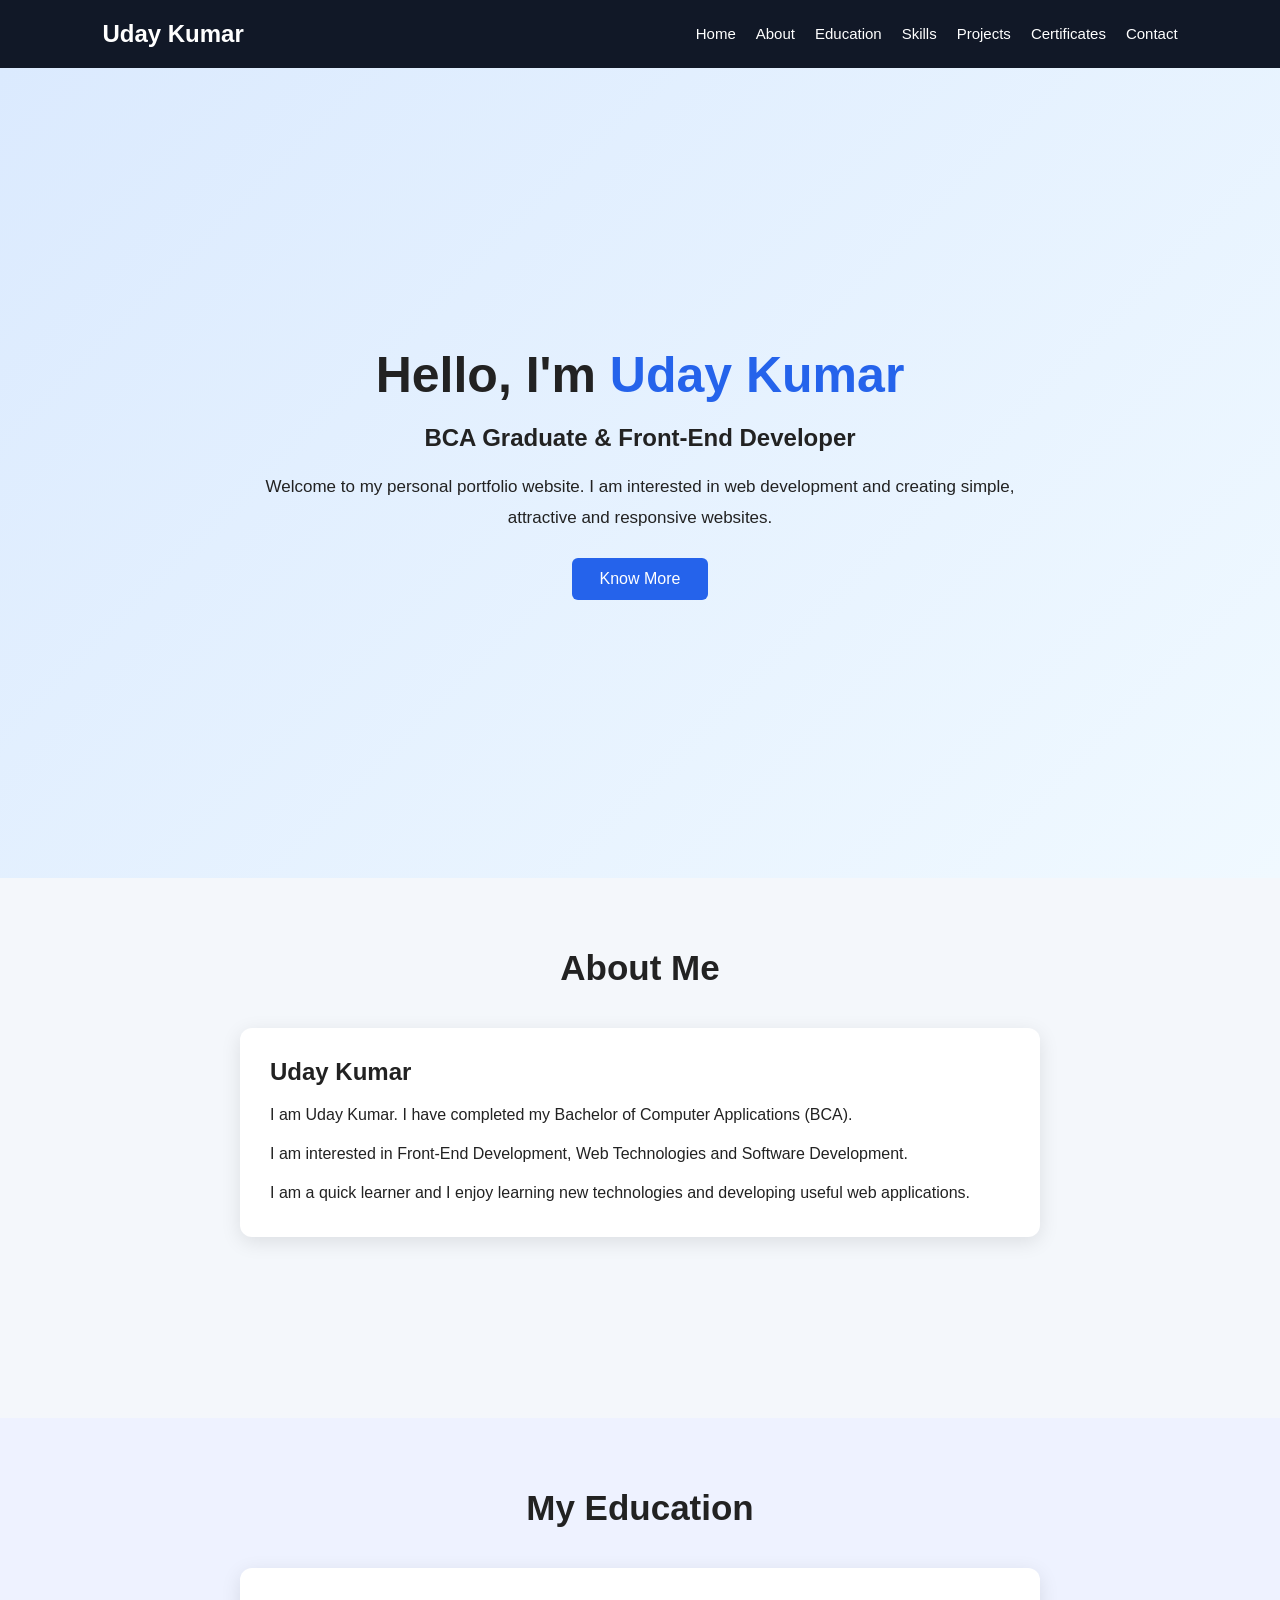
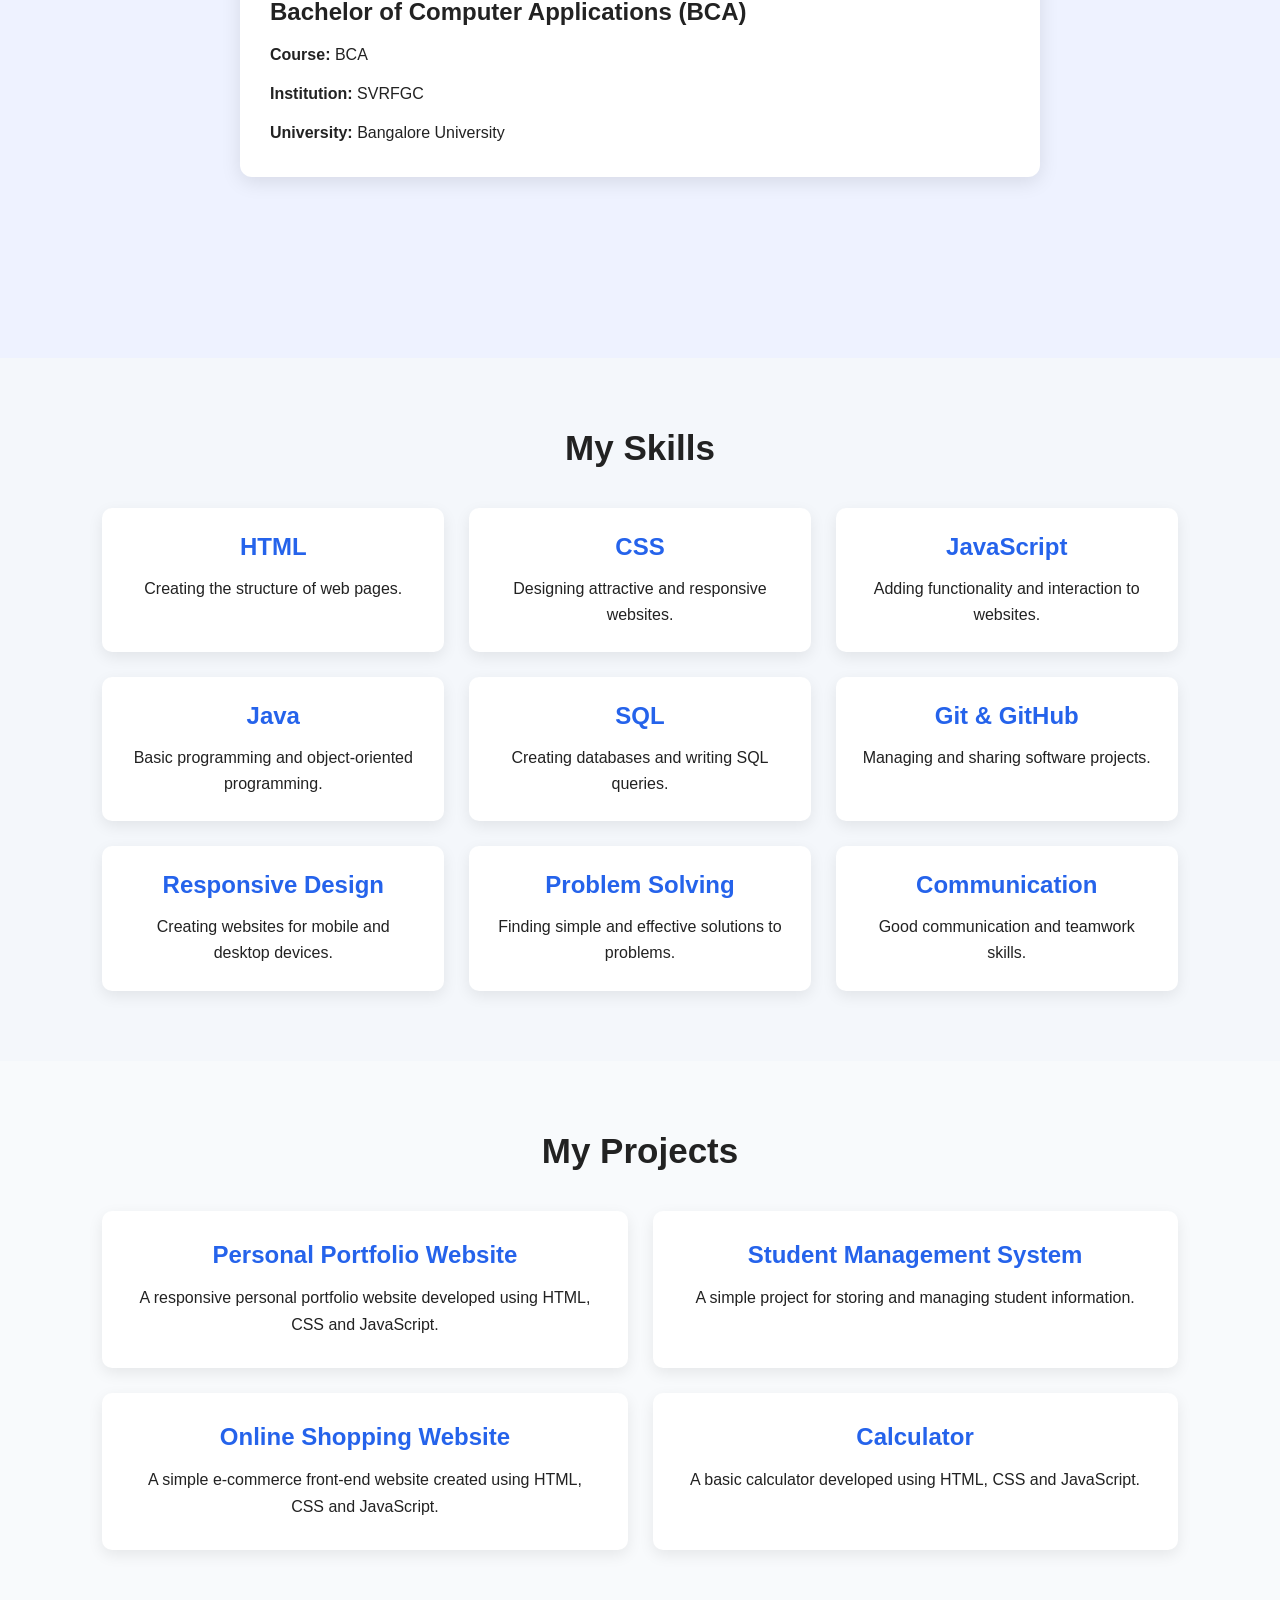
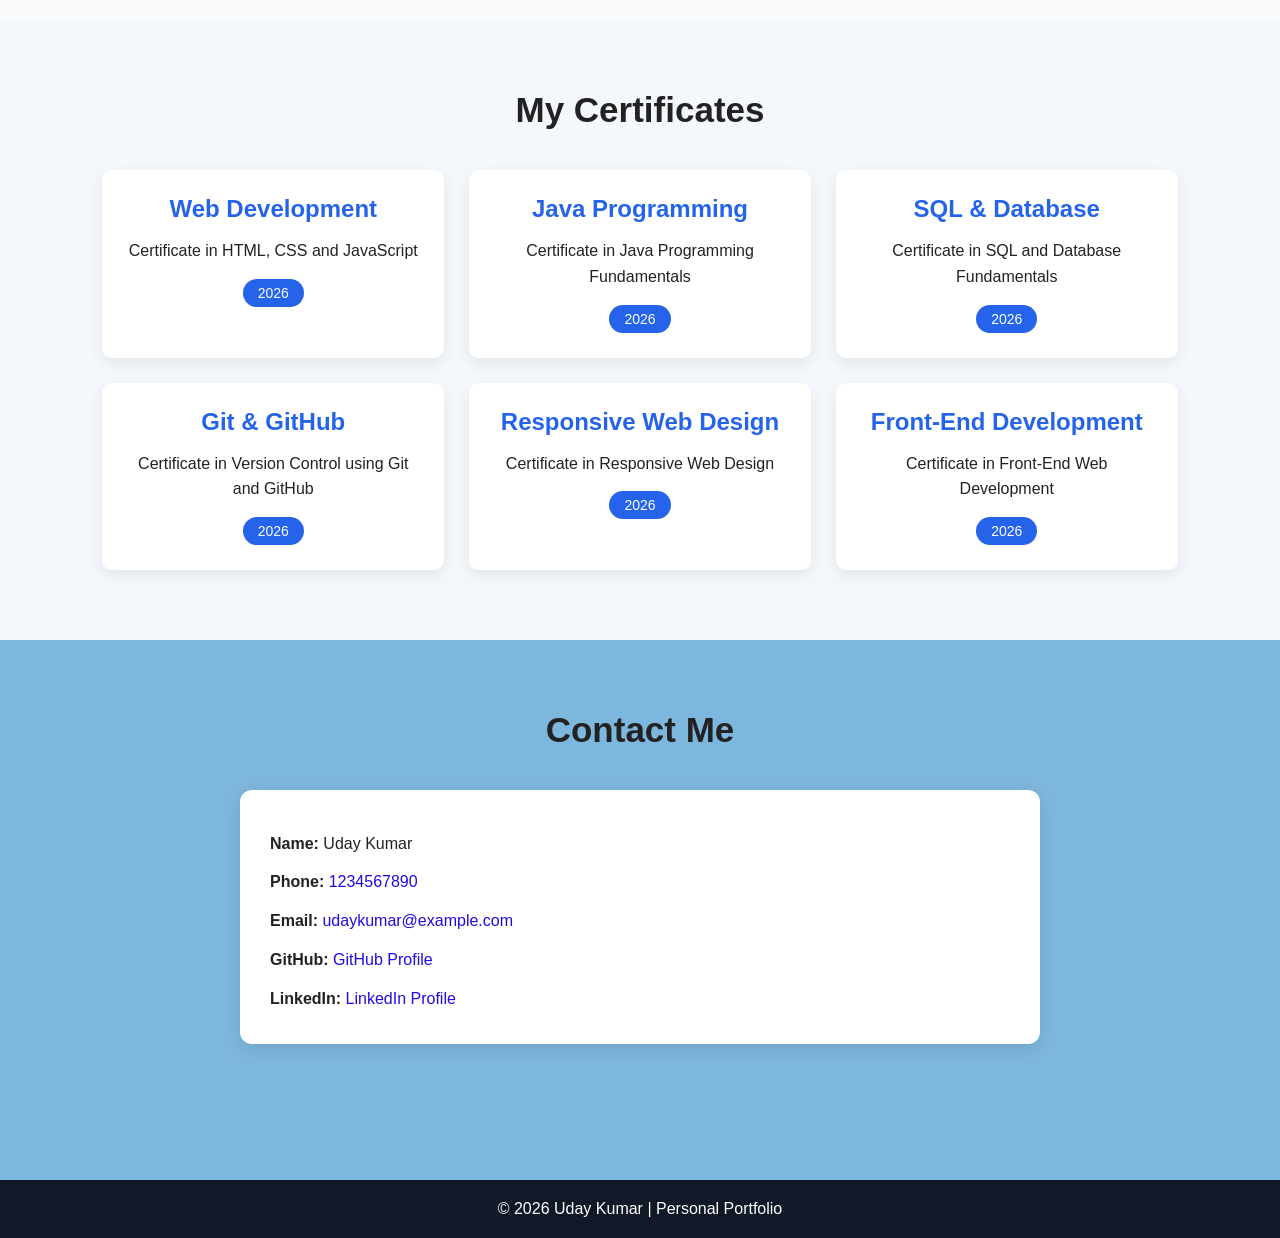
==== index.html @ eb636927 "Rename portfoli.html to index.html" ====
<!DOCTYPE html>
<html lang="en">

<head>
    <meta charset="UTF-8">
    <meta name="viewport" content="width=device-width, initial-scale=1.0">

    <title>Uday Kumar - Portfolio</title>

    <link rel="stylesheet" href="style.css">
</head>

<body>

    <!-- ================= NAVIGATION ================= -->

    <header>
        <nav>
            <h2>Uday Kumar</h2>

            <ul>
                <li><a href="#home">Home</a></li>
                <li><a href="#about">About</a></li>
                <li><a href="#education">Education</a></li>
                <li><a href="#skills">Skills</a></li>
                <li><a href="#projects">Projects</a></li>
                <li><a href="#certificates">Certificates</a></li>
                <li><a href="#contact">Contact</a></li>
            </ul>
        </nav>
    </header>


    <!-- ================= HOME ================= -->

    <section id="home" class="home">

        <div class="home-content">

            <h1>
                Hello, I'm <span>Uday Kumar</span>
            </h1>

            <h2>BCA Graduate & Front-End Developer</h2>

            <p>
                Welcome to my personal portfolio website.
                I am interested in web development and creating
                simple, attractive and responsive websites.
            </p>

            <button onclick="showMessage()">
                Know More
            </button>

        </div>

    </section>


    <!-- ================= ABOUT ================= -->

    <section id="about">

        <h1>About Me</h1>

        <div class="card">

            <h2>Uday Kumar</h2>

            <p>
                I am Uday Kumar. I have completed my Bachelor of
                Computer Applications (BCA).
            </p>

            <p>
                I am interested in Front-End Development,
                Web Technologies and Software Development.
            </p>

            <p>
                I am a quick learner and I enjoy learning new
                technologies and developing useful web applications.
            </p>

        </div>

    </section>


    <!-- ================= EDUCATION ================= -->

    <section id="education">

        <h1>My Education</h1>

        <div class="card">

            <h2>Bachelor of Computer Applications (BCA)</h2>

            <p>
                <b>Course:</b> BCA
            </p>

            <p>
                <b>Institution:</b> SVRFGC
            </p>

            <p>
                <b>University:</b> Bangalore University
            </p>

        </div>

    </section>


    <!-- ================= SKILLS ================= -->

    <section id="skills">

        <h1>My Skills</h1>

        <div class="skills-container">

            <div class="skill">
                <h2>HTML</h2>
                <p>
                    Creating the structure of web pages.
                </p>
            </div>

            <div class="skill">
                <h2>CSS</h2>
                <p>
                    Designing attractive and responsive websites.
                </p>
            </div>

            <div class="skill">
                <h2>JavaScript</h2>
                <p>
                    Adding functionality and interaction to websites.
                </p>
            </div>

            <div class="skill">
                <h2>Java</h2>
                <p>
                    Basic programming and object-oriented programming.
                </p>
            </div>

            <div class="skill">
                <h2>SQL</h2>
                <p>
                    Creating databases and writing SQL queries.
                </p>
            </div>

            <div class="skill">
                <h2>Git & GitHub</h2>
                <p>
                    Managing and sharing software projects.
                </p>
            </div>

            <div class="skill">
                <h2>Responsive Design</h2>
                <p>
                    Creating websites for mobile and desktop devices.
                </p>
            </div>

            <div class="skill">
                <h2>Problem Solving</h2>
                <p>
                    Finding simple and effective solutions to problems.
                </p>
            </div>

            <div class="skill">
                <h2>Communication</h2>
                <p>
                    Good communication and teamwork skills.
                </p>
            </div>

        </div>

    </section>


    <!-- ================= PROJECTS ================= -->

    <section id="projects">

        <h1>My Projects</h1>

        <div class="projects-container">

            <div class="project">

                <h2>Personal Portfolio Website</h2>

                <p>
                    A responsive personal portfolio website
                    developed using HTML, CSS and JavaScript.
                </p>

            </div>


            <div class="project">

                <h2>Student Management System</h2>

                <p>
                    A simple project for storing and managing
                    student information.
                </p>

            </div>


            <div class="project">

                <h2>Online Shopping Website</h2>

                <p>
                    A simple e-commerce front-end website
                    created using HTML, CSS and JavaScript.
                </p>

            </div>


            <div class="project">

                <h2>Calculator</h2>

                <p>
                    A basic calculator developed using
                    HTML, CSS and JavaScript.
                </p>

            </div>

        </div>

    </section>


    <!-- ================= CERTIFICATES ================= -->

    <section id="certificates">

        <h1>My Certificates</h1>

        <div class="certificate-container">

            <div class="certificate">

                <h2>Web Development</h2>

                <p>
                    Certificate in HTML, CSS and JavaScript
                </p>

                <span>2026</span>

            </div>


            <div class="certificate">

                <h2>Java Programming</h2>

                <p>
                    Certificate in Java Programming Fundamentals
                </p>

                <span>2026</span>

            </div>


            <div class="certificate">

                <h2>SQL & Database</h2>

                <p>
                    Certificate in SQL and Database Fundamentals
                </p>

                <span>2026</span>

            </div>


            <div class="certificate">

                <h2>Git & GitHub</h2>

                <p>
                    Certificate in Version Control using Git and GitHub
                </p>

                <span>2026</span>

            </div>


            <div class="certificate">

                <h2>Responsive Web Design</h2>

                <p>
                    Certificate in Responsive Web Design
                </p>

                <span>2026</span>

            </div>


            <div class="certificate">

                <h2>Front-End Development</h2>

                <p>
                    Certificate in Front-End Web Development
                </p>

                <span>2026</span>

            </div>

        </div>

    </section>


    <!-- ================= CONTACT ================= -->

    <section id="contact">

        <h1>Contact Me</h1>

        <div class="card contact-card">

            <p>
                <b>Name:</b> Uday Kumar
            </p>

            <p>
                <b>Phone:</b>
                <a href="tel:1234567890">
                    1234567890
                </a>
            </p>

            <p>
                <b>Email:</b>
                <a href="mailto:udaykumar@example.com">
                    udaykumar@example.com
                </a>
            </p>

            <p>
                <b>GitHub:</b>
                <a href="https://github.com/"
                   target="_blank">
                    GitHub Profile
                </a>
            </p>

            <p>
                <b>LinkedIn:</b>
                <a href="https://www.linkedin.com/"
                   target="_blank">
                    LinkedIn Profile
                </a>
            </p>

        </div>

    </section>


    <!-- ================= FOOTER ================= -->

    <footer>

        <p>
            © 2026 Uday Kumar | Personal Portfolio
        </p>

    </footer>


    <!-- JavaScript -->

    <script src="script.js"></script>

</body>

</html>
---- style.css ----
/* ================= GENERAL ================= */

* {
    margin: 0;
    padding: 0;
    box-sizing: border-box;
}

html {
    scroll-behavior: smooth;
}

body {
    font-family: Arial, sans-serif;
    background: #f4f7fb;
    color: #222;
}


/* ================= NAVIGATION ================= */

header {
    background: #111827;
    position: sticky;
    top: 0;
    z-index: 1000;
}

nav {
    display: flex;
    justify-content: space-between;
    align-items: center;
    padding: 20px 8%;
}

nav h2 {
    color: white;
}

nav ul {
    display: flex;
    list-style: none;
    gap: 20px;
}

nav ul li a {
    color: white;
    text-decoration: none;
    font-size: 15px;
}

nav ul li a:hover {
    color: #38bdf8;
}


/* ================= COMMON SECTION ================= */

section {
    padding: 70px 8%;
    min-height: 60vh;
}

section h1 {
    text-align: center;
    margin-bottom: 40px;
    font-size: 35px;
}


/* ================= HOME ================= */

.home {
    min-height: 90vh;

    display: flex;
    align-items: center;
    justify-content: center;

    text-align: center;

    background: linear-gradient(
        135deg,
        #dbeafe,
        #f0f9ff
    );
}

.home-content {
    max-width: 750px;
}

.home h1 {
    font-size: 50px;
    margin-bottom: 20px;
}

.home h1 span {
    color: #2563eb;
}

.home h2 {
    margin-bottom: 20px;
}

.home p {
    line-height: 1.8;
    font-size: 17px;
}


/* ================= BUTTON ================= */

button {
    margin-top: 25px;

    padding: 12px 28px;

    border: none;
    border-radius: 6px;

    background: #2563eb;
    color: white;

    cursor: pointer;

    font-size: 16px;
}

button:hover {
    background: #1d4ed8;
}


/* ================= CARDS ================= */

.card {
    max-width: 800px;

    margin: auto;

    background: white;

    padding: 30px;

    border-radius: 12px;

    box-shadow:
        0 5px 20px rgba(0, 0, 0, 0.1);
}

.card h2 {
    margin-bottom: 15px;
}

.card p {
    line-height: 1.8;
    margin-top: 10px;
}


/* ================= EDUCATION ================= */

#education {
    background: #eef2ff;
}


/* ================= SKILLS ================= */

.skills-container {
    display: grid;

    grid-template-columns:
        repeat(3, 1fr);

    gap: 25px;
}

.skill {
    background: white;

    padding: 25px;

    border-radius: 10px;

    text-align: center;

    box-shadow:
        0 5px 15px rgba(0, 0, 0, 0.08);

    transition: 0.3s;
}

.skill:hover {
    transform: translateY(-5px);
}

.skill h2 {
    color: #2563eb;

    margin-bottom: 15px;
}

.skill p {
    line-height: 1.6;
}


/* ================= PROJECTS ================= */

#projects {
    background: #f8fafc;
}

.projects-container {
    display: grid;

    grid-template-columns:
        repeat(2, 1fr);

    gap: 25px;
}

.project {
    background: white;

    padding: 30px;

    border-radius: 10px;

    text-align: center;

    box-shadow:
        0 5px 15px rgba(0, 0, 0, 0.08);

    transition: 0.3s;
}

.project:hover {
    transform: translateY(-5px);
}

.project h2 {
    color: #2563eb;

    margin-bottom: 15px;
}

.project p {
    line-height: 1.7;
}


/* ================= CERTIFICATES ================= */

.certificate-container {
    display: grid;

    grid-template-columns:
        repeat(3, 1fr);

    gap: 25px;
}

.certificate {
    background: white;

    padding: 25px;

    border-radius: 10px;

    text-align: center;

    box-shadow:
        0 5px 15px rgba(0, 0, 0, 0.08);

    transition: 0.3s;
}

.certificate:hover {
    transform: translateY(-5px);
}

.certificate h2 {
    color: #2563eb;

    margin-bottom: 15px;
}

.certificate p {
    line-height: 1.6;
}

.certificate span {
    display: inline-block;

    margin-top: 15px;

    padding: 6px 15px;

    background: #2563eb;

    color: white;

    border-radius: 20px;

    font-size: 14px;
}


/* ================= CONTACT ================= */

#contact {
    background: #7eb7dd;
}

.contact-card {
    text-align: left;
}

#contact a {
    color: #210ce0;

    text-decoration: none;
}

#contact a:hover {
    text-decoration: underline;
}


/* ================= FOOTER ================= */

footer {
    background: #111827;

    color: white;

    text-align: center;

    padding: 20px;
}


/* ================= MOBILE RESPONSIVE ================= */

@media (max-width: 768px) {

    nav {
        flex-direction: column;

        gap: 15px;
    }

    nav ul {
        flex-wrap: wrap;

        justify-content: center;

        gap: 12px;
    }

    .home h1 {
        font-size: 35px;
    }

    .home h2 {
        font-size: 22px;
    }

    .skills-container {
        grid-template-columns: 1fr;
    }

    .projects-container {
        grid-template-columns: 1fr;
    }

    .certificate-container {
        grid-template-columns: 1fr;
    }

    section {
        padding: 50px 5%;
    }

}
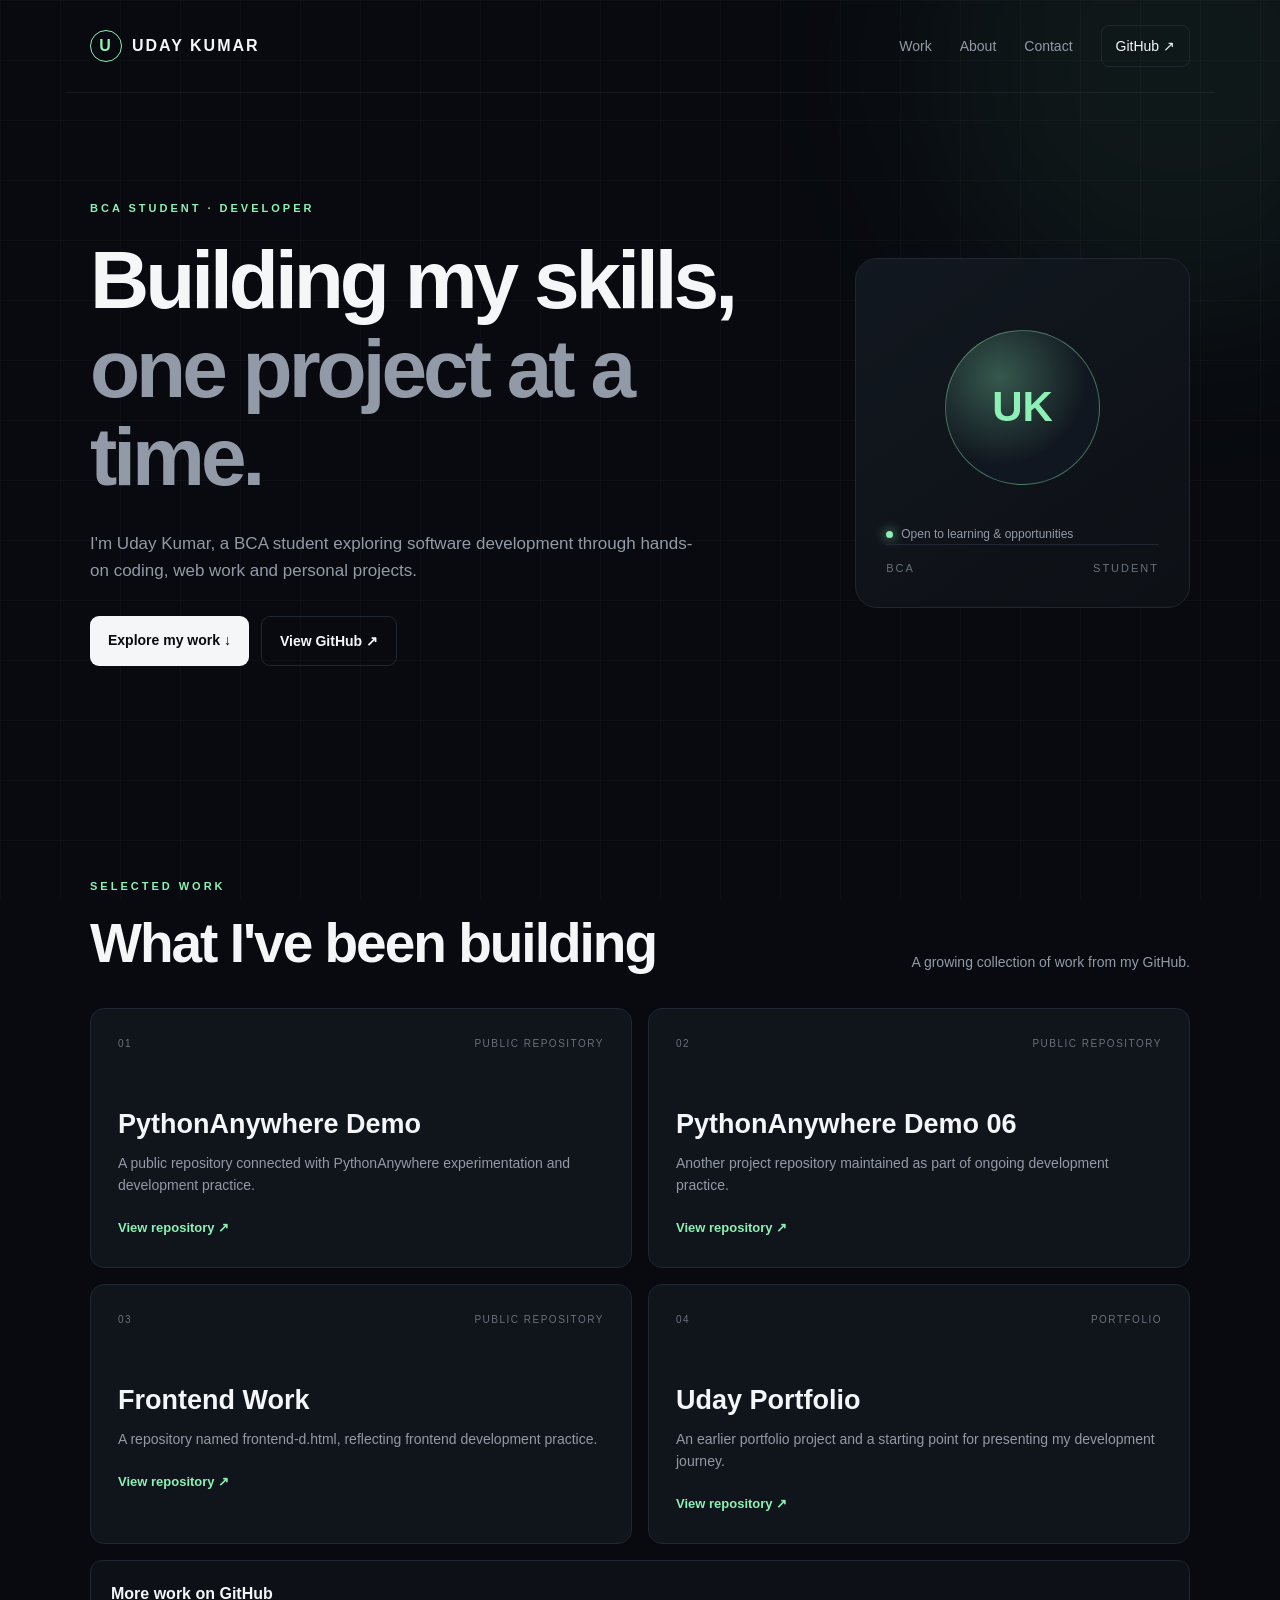
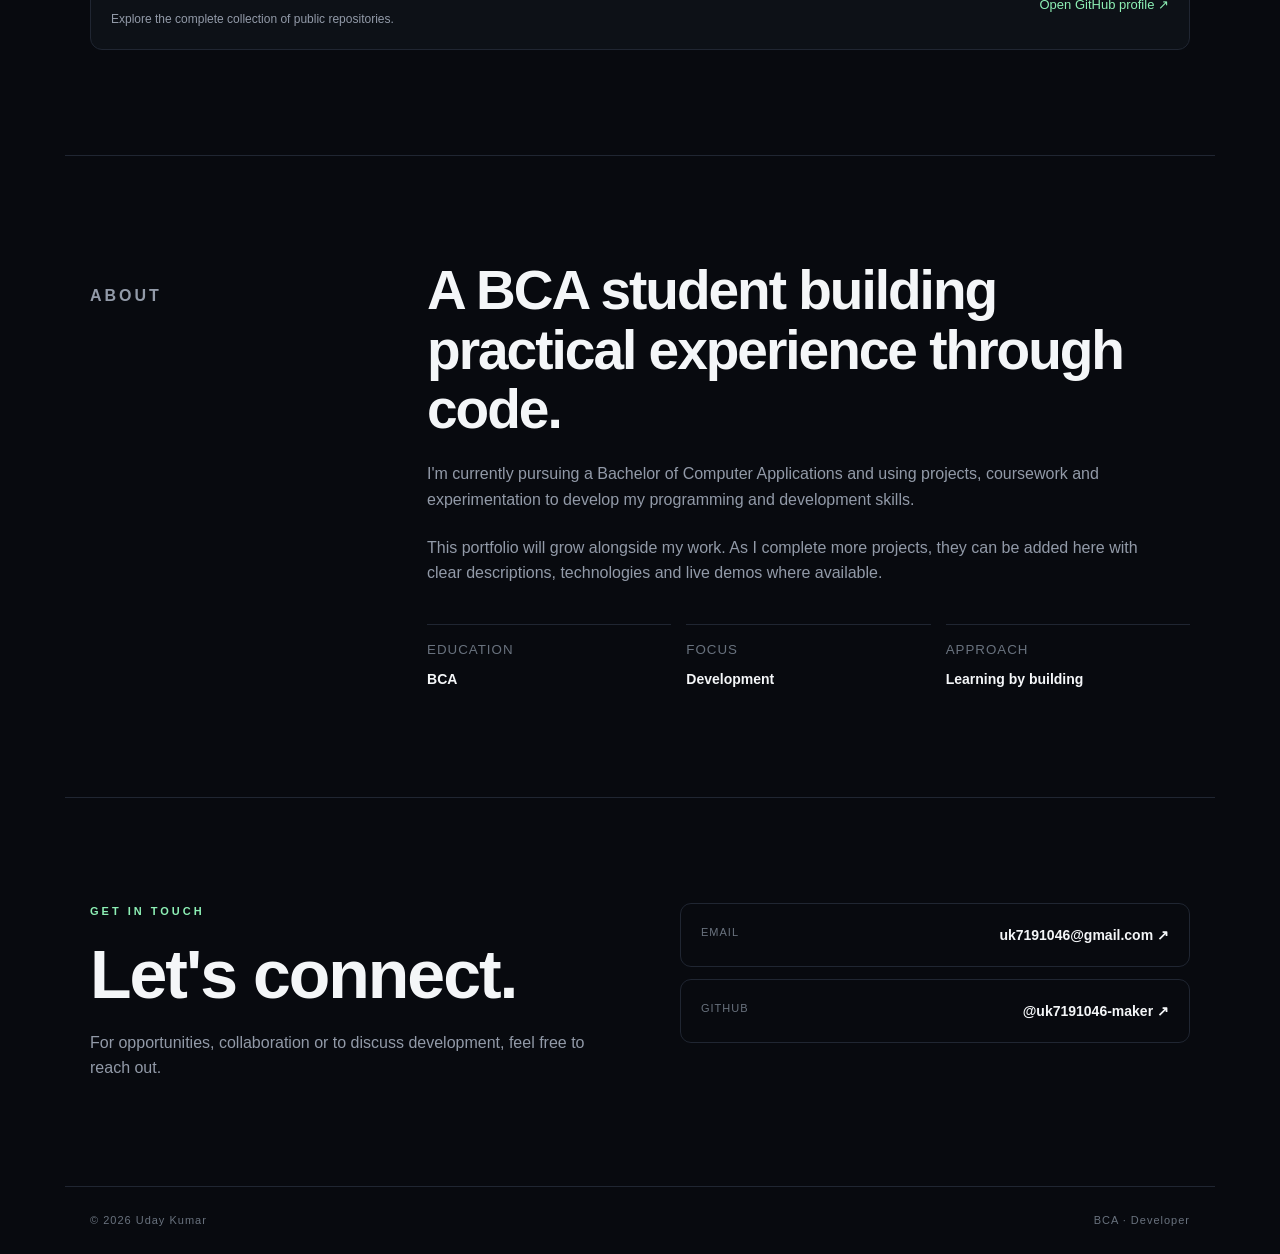
==== commit 14286a70: "Revamp portfolio website layout and styles Updated the portfolio website with new styles, meta tags," ====
--- a/index.html
+++ b/index.html
@@ -1,408 +1,191 @@
 <!DOCTYPE html>
 <html lang="en">
+<head>
+<meta charset="UTF-8">
+<meta name="viewport" content="width=device-width, initial-scale=1.0">
+<meta name="description" content="Uday Kumar — BCA Student Portfolio">
+<title>Uday Kumar | BCA Student</title>
+<style>
+*{box-sizing:border-box;margin:0;padding:0}
+html{scroll-behavior:smooth}
+:root{--bg:#080a0f;--card:#10141b;--line:#202632;--text:#f4f6f8;--muted:#929aa8;--accent:#8df0b5}
+body{font-family:Arial,Helvetica,sans-serif;background:var(--bg);color:var(--text);line-height:1.6;overflow-x:hidden}
+body:before{content:"";position:fixed;inset:0;z-index:-2;background:linear-gradient(rgba(255,255,255,.025) 1px,transparent 1px),linear-gradient(90deg,rgba(255,255,255,.025) 1px,transparent 1px);background-size:60px 60px}
+body:after{content:"";position:fixed;width:500px;height:500px;top:-180px;right:-150px;border-radius:50%;background:rgba(141,240,181,.06);filter:blur(90px);z-index:-1}
+a{color:inherit}
+.nav{max-width:1150px;margin:auto;padding:25px 25px;display:flex;align-items:center;justify-content:space-between;border-bottom:1px solid rgba(255,255,255,.06)}
+.logo{text-decoration:none;font-weight:700;letter-spacing:2px;display:flex;align-items:center;gap:10px}
+.logo span{width:32px;height:32px;border:1px solid var(--accent);border-radius:50%;display:grid;place-items:center;color:var(--accent)}
+nav{display:flex;gap:28px;align-items:center}
+nav a{text-decoration:none;color:var(--muted);font-size:14px}
+nav a:hover{color:var(--text)}
+.github{border:1px solid var(--line);padding:9px 14px;border-radius:8px;color:var(--text)}
+.hero,.section{max-width:1150px;margin:auto;padding-left:25px;padding-right:25px}
+.hero{min-height:680px;display:grid;grid-template-columns:1.35fr .65fr;align-items:center;gap:70px}
+.eyebrow{font-size:11px;letter-spacing:3px;color:var(--accent);font-weight:bold;margin-bottom:18px}
+h1,h2,h3{line-height:1.08}
+h1{font-size:clamp(50px,7vw,82px);letter-spacing:-4px}
+h1 span{color:var(--muted)}
+.intro{max-width:620px;color:var(--muted);font-size:17px;margin:28px 0 32px}
+.buttons{display:flex;gap:12px;flex-wrap:wrap}
+.btn{padding:13px 18px;border-radius:9px;text-decoration:none;font-size:14px;font-weight:bold}
+.primary{background:var(--text);color:#080a0f}
+.secondary{border:1px solid var(--line)}
+.profile-card{min-height:350px;border:1px solid var(--line);border-radius:22px;background:linear-gradient(145deg,#121820,#0d1015);padding:30px;display:flex;flex-direction:column;justify-content:space-between}
+.initials{width:155px;height:155px;border-radius:50%;margin:auto;display:grid;place-items:center;background:radial-gradient(circle at 35% 30%,rgba(141,240,181,.3),transparent 60%),#111720;border:1px solid rgba(141,240,181,.4);font-size:42px;font-weight:bold;color:var(--accent)}
+.status{color:var(--muted);font-size:12px;display:flex;gap:8px;align-items:center}
+.dot{width:7px;height:7px;background:var(--accent);border-radius:50%;box-shadow:0 0 12px var(--accent)}
+.profile-bottom{border-top:1px solid var(--line);padding-top:15px;display:flex;justify-content:space-between;color:#68717d;font-size:11px;letter-spacing:2px}
+.section{padding-top:105px;padding-bottom:105px}
+.section-title{display:flex;justify-content:space-between;align-items:end;margin-bottom:35px}
+h2{font-size:clamp(35px,5vw,55px);letter-spacing:-2px}
+.note{max-width:300px;color:var(--muted);font-size:14px}
+.work-grid{display:grid;grid-template-columns:1fr 1fr;gap:16px}
+.card{background:var(--card);border:1px solid var(--line);border-radius:14px;padding:27px;min-height:260px;transition:.25s}
+.card:hover{transform:translateY(-4px);border-color:#37404d}
+.card-top{display:flex;justify-content:space-between;color:#68717d;font-size:10px;letter-spacing:1.5px}
+.card h3{font-size:27px;margin:58px 0 12px}
+.card p{color:var(--muted);font-size:14px}
+.card a{display:inline-block;margin-top:22px;color:var(--accent);text-decoration:none;font-size:13px;font-weight:bold}
+.github-strip{margin-top:16px;border:1px solid var(--line);border-radius:12px;padding:20px;display:flex;justify-content:space-between;align-items:center;background:#0d1117}
+.github-strip small{display:block;color:var(--muted);font-size:12px;margin-top:3px}
+.github-strip a{color:var(--accent);text-decoration:none;font-size:13px}
+.about{border-top:1px solid var(--line);display:grid;grid-template-columns:.35fr 1fr;gap:70px}
+.about h2{max-width:760px}
+.about p{color:var(--muted);max-width:720px;margin-top:22px;font-size:16px}
+.facts{display:grid;grid-template-columns:repeat(3,1fr);gap:15px;margin-top:38px}
+.fact{border-top:1px solid var(--line);padding-top:14px}
+.fact small{display:block;color:#69727e;text-transform:uppercase;letter-spacing:1px;margin-bottom:6px}
+.fact strong{font-size:14px}
+.contact{border-top:1px solid var(--line);display:grid;grid-template-columns:1fr 1fr;gap:80px}
+.contact h2{font-size:clamp(45px,6vw,68px)}
+.contact p:not(.eyebrow){color:var(--muted);max-width:500px;margin-top:18px}
+.links{display:flex;flex-direction:column;gap:12px}
+.links a{padding:20px;border:1px solid var(--line);border-radius:11px;text-decoration:none;display:flex;justify-content:space-between;gap:15px}
+.links span{color:#69727e;font-size:11px;text-transform:uppercase;letter-spacing:1px}
+.links strong{font-size:14px}
+footer{max-width:1150px;margin:auto;border-top:1px solid var(--line);padding:25px;color:#69727e;font-size:11px;display:flex;justify-content:space-between;letter-spacing:1px}
+@media(max-width:800px){
+.nav{padding:20px}
+nav a:not(.github){display:none}
+.hero{padding-top:80px;padding-bottom:80px;grid-template-columns:1fr;gap:45px}
+.profile-card{max-width:430px;width:100%}
+.section{padding-top:75px;padding-bottom:75px}
+.section-title{display:block}
+.note{margin-top:14px}
+.work-grid{grid-template-columns:1fr}
+.about,.contact{grid-template-columns:1fr;gap:35px}
+.facts{grid-template-columns:1fr}
+}
+@media(max-width:480px){
+h1{font-size:48px;letter-spacing:-2.5px}
+.hero,.section{padding-left:20px;padding-right:20px}
+.links a{flex-direction:column}
+footer{padding-left:20px;padding-right:20px}
+}
+</style>
+</head>
+<body>
+<header class="nav">
+<a class="logo" href="#home"><span>U</span>UDAY KUMAR</a>
+<nav>
+<a href="#work">Work</a>
+<a href="#about">About</a>
+<a href="#contact">Contact</a>
+<a class="github" href="https://github.com/uk7191046-maker" target="_blank">GitHub ↗</a>
+</nav>
+</header>
 
-<head>
-    <meta charset="UTF-8">
-    <meta name="viewport" content="width=device-width, initial-scale=1.0">
+<main>
+<section class="hero" id="home">
+<div>
+<p class="eyebrow">BCA STUDENT · DEVELOPER</p>
+<h1>Building my skills,<br><span>one project at a time.</span></h1>
+<p class="intro">I'm Uday Kumar, a BCA student exploring software development through hands-on coding, web work and personal projects.</p>
+<div class="buttons">
+<a class="btn primary" href="#work">Explore my work ↓</a>
+<a class="btn secondary" href="https://github.com/uk7191046-maker" target="_blank">View GitHub ↗</a>
+</div>
+</div>
+<div class="profile-card">
+<div class="initials">UK</div>
+<div class="status"><span class="dot"></span>Open to learning & opportunities</div>
+<div class="profile-bottom"><span>BCA</span><span>STUDENT</span></div>
+</div>
+</section>
 
-    <title>Uday Kumar - Portfolio</title>
+<section class="section" id="work">
+<div class="section-title">
+<div><p class="eyebrow">SELECTED WORK</p><h2>What I've been building</h2></div>
+<p class="note">A growing collection of work from my GitHub.</p>
+</div>
 
-    <link rel="stylesheet" href="style.css">
-</head>
+<div class="work-grid">
+<article class="card">
+<div class="card-top"><span>01</span><span>PUBLIC REPOSITORY</span></div>
+<h3>PythonAnywhere Demo</h3>
+<p>A public repository connected with PythonAnywhere experimentation and development practice.</p>
+<a href="https://github.com/uk7191046-maker/pythonanywheredemo" target="_blank">View repository ↗</a>
+</article>
 
-<body>
+<article class="card">
+<div class="card-top"><span>02</span><span>PUBLIC REPOSITORY</span></div>
+<h3>PythonAnywhere Demo 06</h3>
+<p>Another project repository maintained as part of ongoing development practice.</p>
+<a href="https://github.com/uk7191046-maker/pythonanywheredemo06" target="_blank">View repository ↗</a>
+</article>
 
-    <!-- ================= NAVIGATION ================= -->
+<article class="card">
+<div class="card-top"><span>03</span><span>PUBLIC REPOSITORY</span></div>
+<h3>Frontend Work</h3>
+<p>A repository named frontend-d.html, reflecting frontend development practice.</p>
+<a href="https://github.com/uk7191046-maker/frontend-d.html" target="_blank">View repository ↗</a>
+</article>
 
-    <header>
-        <nav>
-            <h2>Uday Kumar</h2>
+<article class="card">
+<div class="card-top"><span>04</span><span>PORTFOLIO</span></div>
+<h3>Uday Portfolio</h3>
+<p>An earlier portfolio project and a starting point for presenting my development journey.</p>
+<a href="https://github.com/uk7191046-maker/Udayportfolio.html" target="_blank">View repository ↗</a>
+</article>
+</div>
 
-            <ul>
-                <li><a href="#home">Home</a></li>
-                <li><a href="#about">About</a></li>
-                <li><a href="#education">Education</a></li>
-                <li><a href="#skills">Skills</a></li>
-                <li><a href="#projects">Projects</a></li>
-                <li><a href="#certificates">Certificates</a></li>
-                <li><a href="#contact">Contact</a></li>
-            </ul>
-        </nav>
-    </header>
+<div class="github-strip">
+<div><strong>More work on GitHub</strong><small>Explore the complete collection of public repositories.</small></div>
+<a href="https://github.com/uk7191046-maker" target="_blank">Open GitHub profile ↗</a>
+</div>
+</section>
 
+<section class="section about" id="about">
+<div><p class="eyebrow">ABOUT</p></div>
+<div>
+<h2>A BCA student building practical experience through code.</h2>
+<p>I'm currently pursuing a Bachelor of Computer Applications and using projects, coursework and experimentation to develop my programming and development skills.</p>
+<p>This portfolio will grow alongside my work. As I complete more projects, they can be added here with clear descriptions, technologies and live demos where available.</p>
+<div class="facts">
+<div class="fact"><small>Education</small><strong>BCA</strong></div>
+<div class="fact"><small>Focus</small><strong>Development</strong></div>
+<div class="fact"><small>Approach</small><strong>Learning by building</strong></div>
+</div>
+</div>
+</section>
 
-    <!-- ================= HOME ================= -->
+<section class="section contact" id="contact">
+<div>
+<p class="eyebrow">GET IN TOUCH</p>
+<h2>Let's connect.</h2>
+<p>For opportunities, collaboration or to discuss development, feel free to reach out.</p>
+</div>
+<div class="links">
+<a href="mailto:uk7191046@gmail.com"><span>Email</span><strong>uk7191046@gmail.com ↗</strong></a>
+<a href="https://github.com/uk7191046-maker" target="_blank"><span>GitHub</span><strong>@uk7191046-maker ↗</strong></a>
+</div>
+</section>
+</main>
 
-    <section id="home" class="home">
-
-        <div class="home-content">
-
-            <h1>
-                Hello, I'm <span>Uday Kumar</span>
-            </h1>
-
-            <h2>BCA Graduate & Front-End Developer</h2>
-
-            <p>
-                Welcome to my personal portfolio website.
-                I am interested in web development and creating
-                simple, attractive and responsive websites.
-            </p>
-
-            <button onclick="showMessage()">
-                Know More
-            </button>
-
-        </div>
-
-    </section>
-
-
-    <!-- ================= ABOUT ================= -->
-
-    <section id="about">
-
-        <h1>About Me</h1>
-
-        <div class="card">
-
-            <h2>Uday Kumar</h2>
-
-            <p>
-                I am Uday Kumar. I have completed my Bachelor of
-                Computer Applications (BCA).
-            </p>
-
-            <p>
-                I am interested in Front-End Development,
-                Web Technologies and Software Development.
-            </p>
-
-            <p>
-                I am a quick learner and I enjoy learning new
-                technologies and developing useful web applications.
-            </p>
-
-        </div>
-
-    </section>
-
-
-    <!-- ================= EDUCATION ================= -->
-
-    <section id="education">
-
-        <h1>My Education</h1>
-
-        <div class="card">
-
-            <h2>Bachelor of Computer Applications (BCA)</h2>
-
-            <p>
-                <b>Course:</b> BCA
-            </p>
-
-            <p>
-                <b>Institution:</b> SVRFGC
-            </p>
-
-            <p>
-                <b>University:</b> Bangalore University
-            </p>
-
-        </div>
-
-    </section>
-
-
-    <!-- ================= SKILLS ================= -->
-
-    <section id="skills">
-
-        <h1>My Skills</h1>
-
-        <div class="skills-container">
-
-            <div class="skill">
-                <h2>HTML</h2>
-                <p>
-                    Creating the structure of web pages.
-                </p>
-            </div>
-
-            <div class="skill">
-                <h2>CSS</h2>
-                <p>
-                    Designing attractive and responsive websites.
-                </p>
-            </div>
-
-            <div class="skill">
-                <h2>JavaScript</h2>
-                <p>
-                    Adding functionality and interaction to websites.
-                </p>
-            </div>
-
-            <div class="skill">
-                <h2>Java</h2>
-                <p>
-                    Basic programming and object-oriented programming.
-                </p>
-            </div>
-
-            <div class="skill">
-                <h2>SQL</h2>
-                <p>
-                    Creating databases and writing SQL queries.
-                </p>
-            </div>
-
-            <div class="skill">
-                <h2>Git & GitHub</h2>
-                <p>
-                    Managing and sharing software projects.
-                </p>
-            </div>
-
-            <div class="skill">
-                <h2>Responsive Design</h2>
-                <p>
-                    Creating websites for mobile and desktop devices.
-                </p>
-            </div>
-
-            <div class="skill">
-                <h2>Problem Solving</h2>
-                <p>
-                    Finding simple and effective solutions to problems.
-                </p>
-            </div>
-
-            <div class="skill">
-                <h2>Communication</h2>
-                <p>
-                    Good communication and teamwork skills.
-                </p>
-            </div>
-
-        </div>
-
-    </section>
-
-
-    <!-- ================= PROJECTS ================= -->
-
-    <section id="projects">
-
-        <h1>My Projects</h1>
-
-        <div class="projects-container">
-
-            <div class="project">
-
-                <h2>Personal Portfolio Website</h2>
-
-                <p>
-                    A responsive personal portfolio website
-                    developed using HTML, CSS and JavaScript.
-                </p>
-
-            </div>
-
-
-            <div class="project">
-
-                <h2>Student Management System</h2>
-
-                <p>
-                    A simple project for storing and managing
-                    student information.
-                </p>
-
-            </div>
-
-
-            <div class="project">
-
-                <h2>Online Shopping Website</h2>
-
-                <p>
-                    A simple e-commerce front-end website
-                    created using HTML, CSS and JavaScript.
-                </p>
-
-            </div>
-
-
-            <div class="project">
-
-                <h2>Calculator</h2>
-
-                <p>
-                    A basic calculator developed using
-                    HTML, CSS and JavaScript.
-                </p>
-
-            </div>
-
-        </div>
-
-    </section>
-
-
-    <!-- ================= CERTIFICATES ================= -->
-
-    <section id="certificates">
-
-        <h1>My Certificates</h1>
-
-        <div class="certificate-container">
-
-            <div class="certificate">
-
-                <h2>Web Development</h2>
-
-                <p>
-                    Certificate in HTML, CSS and JavaScript
-                </p>
-
-                <span>2026</span>
-
-            </div>
-
-
-            <div class="certificate">
-
-                <h2>Java Programming</h2>
-
-                <p>
-                    Certificate in Java Programming Fundamentals
-                </p>
-
-                <span>2026</span>
-
-            </div>
-
-
-            <div class="certificate">
-
-                <h2>SQL & Database</h2>
-
-                <p>
-                    Certificate in SQL and Database Fundamentals
-                </p>
-
-                <span>2026</span>
-
-            </div>
-
-
-            <div class="certificate">
-
-                <h2>Git & GitHub</h2>
-
-                <p>
-                    Certificate in Version Control using Git and GitHub
-                </p>
-
-                <span>2026</span>
-
-            </div>
-
-
-            <div class="certificate">
-
-                <h2>Responsive Web Design</h2>
-
-                <p>
-                    Certificate in Responsive Web Design
-                </p>
-
-                <span>2026</span>
-
-            </div>
-
-
-            <div class="certificate">
-
-                <h2>Front-End Development</h2>
-
-                <p>
-                    Certificate in Front-End Web Development
-                </p>
-
-                <span>2026</span>
-
-            </div>
-
-        </div>
-
-    </section>
-
-
-    <!-- ================= CONTACT ================= -->
-
-    <section id="contact">
-
-        <h1>Contact Me</h1>
-
-        <div class="card contact-card">
-
-            <p>
-                <b>Name:</b> Uday Kumar
-            </p>
-
-            <p>
-                <b>Phone:</b>
-                <a href="tel:1234567890">
-                    1234567890
-                </a>
-            </p>
-
-            <p>
-                <b>Email:</b>
-                <a href="mailto:udaykumar@example.com">
-                    udaykumar@example.com
-                </a>
-            </p>
-
-            <p>
-                <b>GitHub:</b>
-                <a href="https://github.com/"
-                   target="_blank">
-                    GitHub Profile
-                </a>
-            </p>
-
-            <p>
-                <b>LinkedIn:</b>
-                <a href="https://www.linkedin.com/"
-                   target="_blank">
-                    LinkedIn Profile
-                </a>
-            </p>
-
-        </div>
-
-    </section>
-
-
-    <!-- ================= FOOTER ================= -->
-
-    <footer>
-
-        <p>
-            © 2026 Uday Kumar | Personal Portfolio
-        </p>
-
-    </footer>
-
-
-    <!-- JavaScript -->
-
-    <script src="script.js"></script>
-
+<footer>
+<span>© 2026 Uday Kumar</span>
+<span>BCA · Developer</span>
+</footer>
 </body>
-
 </html>
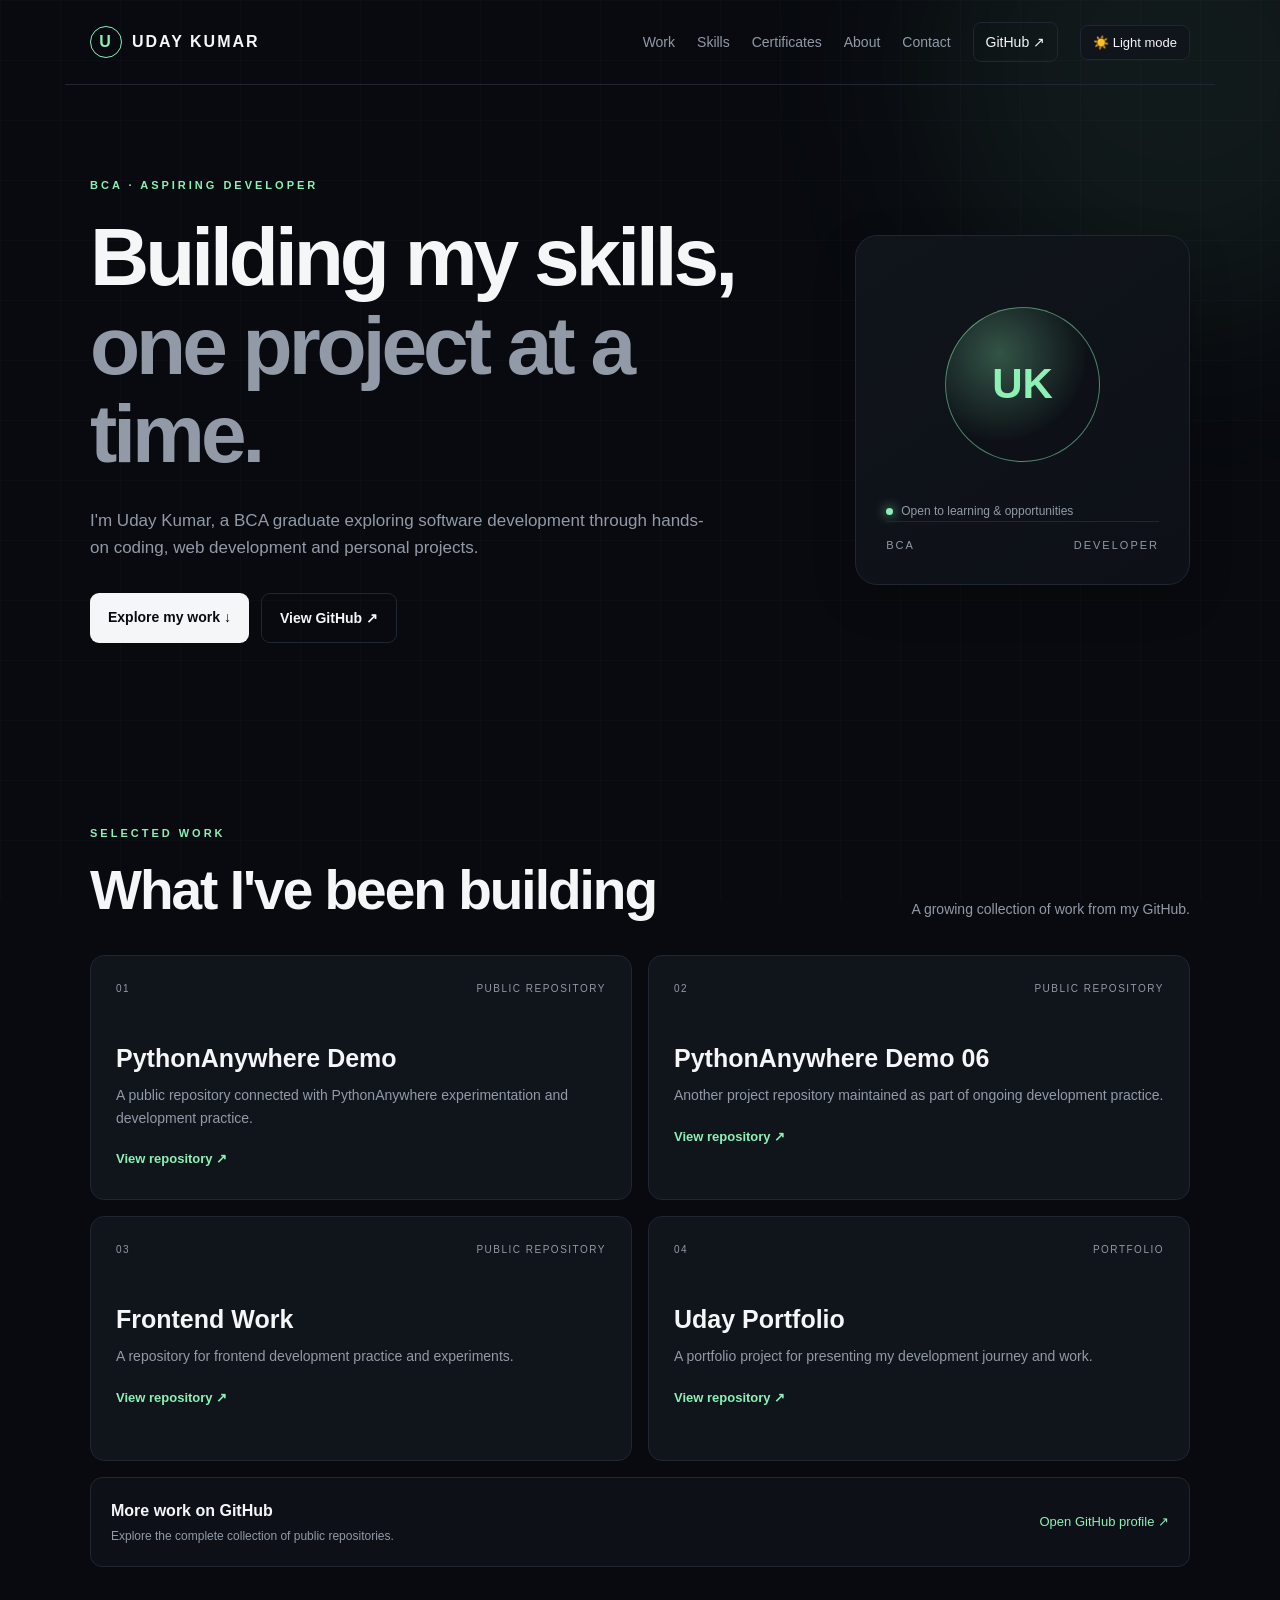
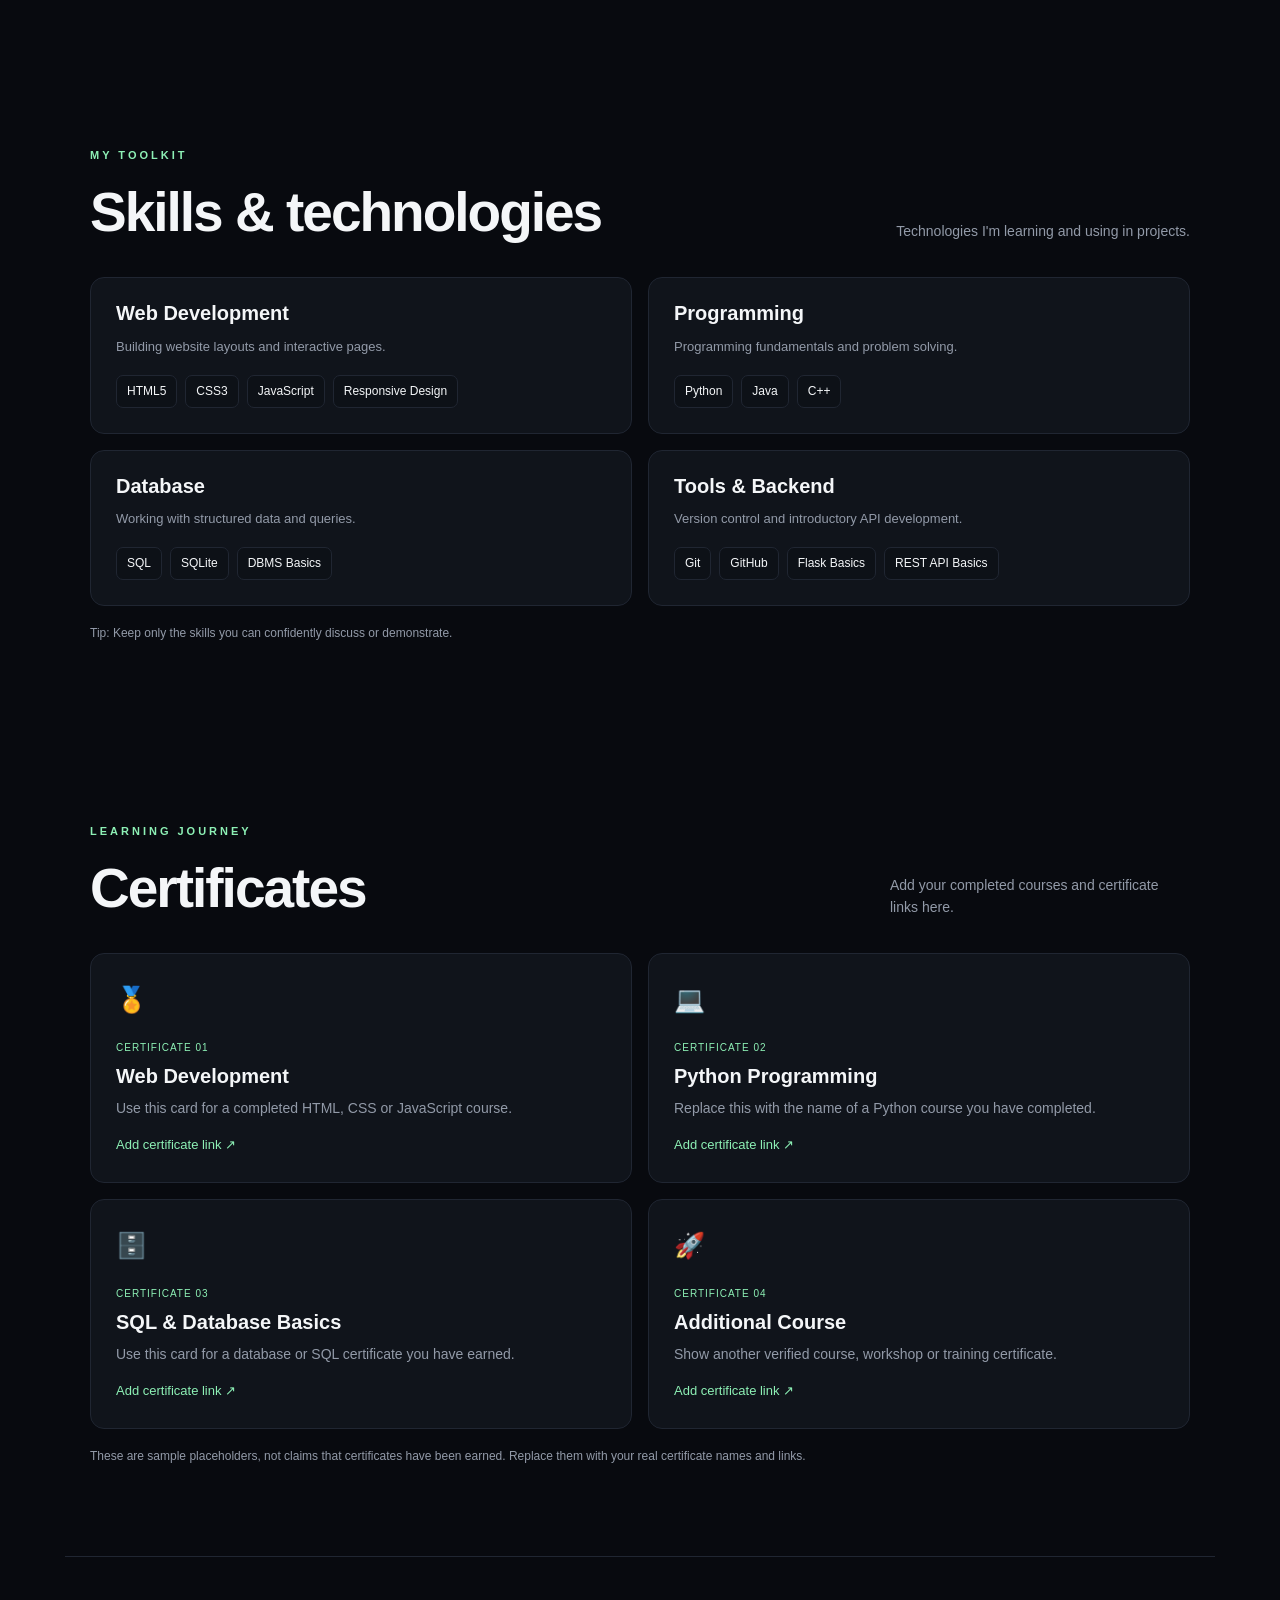
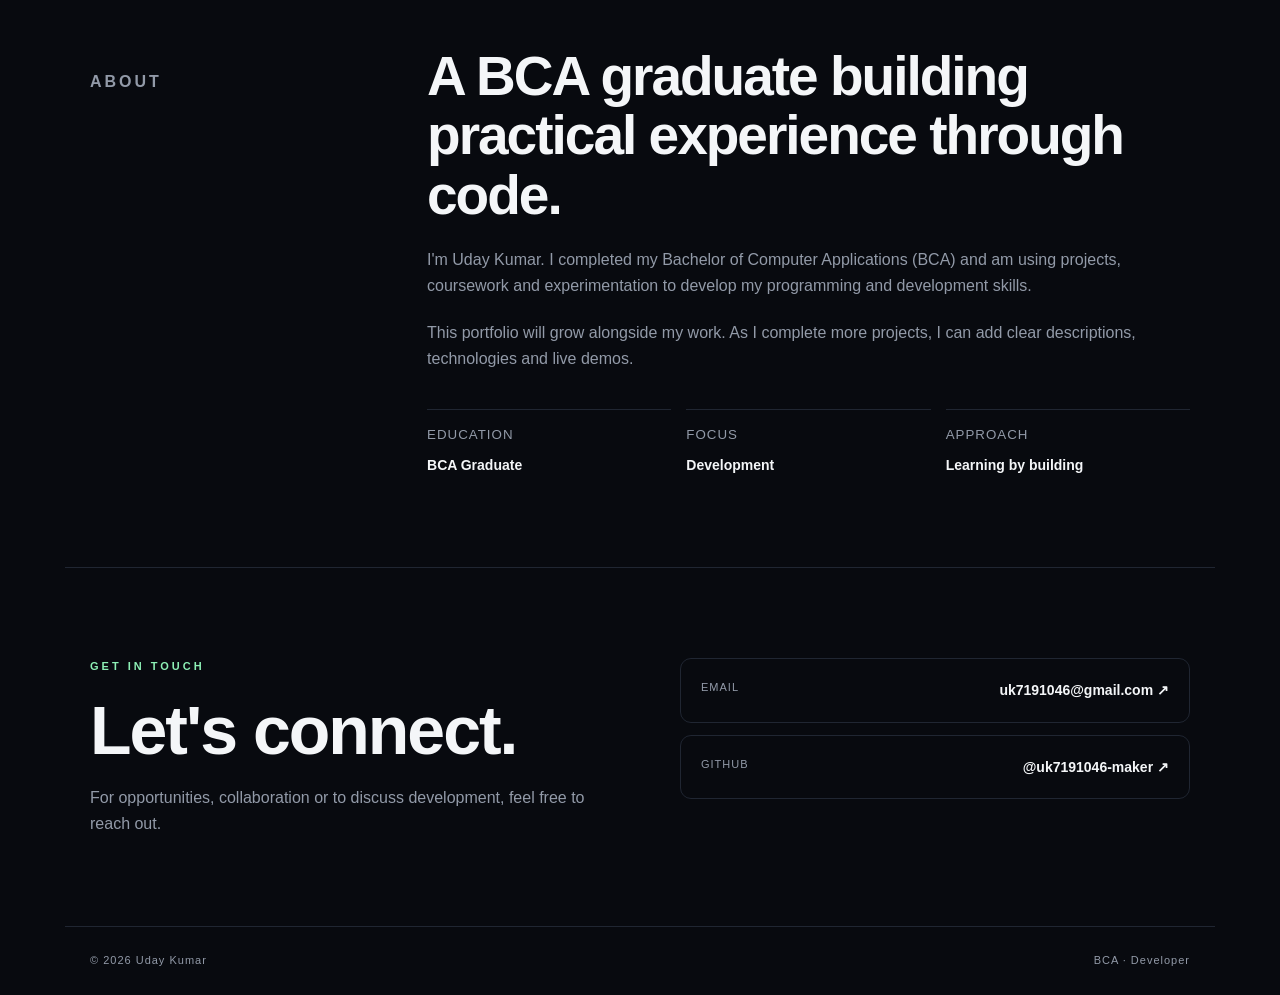
==== commit 4c3fcefe: "update" ====
--- a/index.html
+++ b/index.html
@@ -3,25 +3,33 @@
 <head>
 <meta charset="UTF-8">
 <meta name="viewport" content="width=device-width, initial-scale=1.0">
-<meta name="description" content="Uday Kumar — BCA Student Portfolio">
-<title>Uday Kumar | BCA Student</title>
+<meta name="description" content="Uday Kumar — BCA Portfolio">
+<title>Uday Kumar | Portfolio</title>
 <style>
 *{box-sizing:border-box;margin:0;padding:0}
 html{scroll-behavior:smooth}
-:root{--bg:#080a0f;--card:#10141b;--line:#202632;--text:#f4f6f8;--muted:#929aa8;--accent:#8df0b5}
-body{font-family:Arial,Helvetica,sans-serif;background:var(--bg);color:var(--text);line-height:1.6;overflow-x:hidden}
-body:before{content:"";position:fixed;inset:0;z-index:-2;background:linear-gradient(rgba(255,255,255,.025) 1px,transparent 1px),linear-gradient(90deg,rgba(255,255,255,.025) 1px,transparent 1px);background-size:60px 60px}
-body:after{content:"";position:fixed;width:500px;height:500px;top:-180px;right:-150px;border-radius:50%;background:rgba(141,240,181,.06);filter:blur(90px);z-index:-1}
+:root{
+ --bg:#080a0f;--card:#10141b;--line:#202632;--text:#f4f6f8;
+ --muted:#929aa8;--accent:#8df0b5;--soft:#0d1117;--shadow:rgba(0,0,0,.15)
+}
+body.light{
+ --bg:#f5f7fa;--card:#ffffff;--line:#dce2e9;--text:#151922;
+ --muted:#5e6877;--accent:#087c4a;--soft:#edf1f5;--shadow:rgba(20,30,45,.08)
+}
+body{font-family:Arial,Helvetica,sans-serif;background:var(--bg);color:var(--text);line-height:1.6;overflow-x:hidden;transition:background .25s,color .25s}
+body:before{content:"";position:fixed;inset:0;z-index:-2;background:linear-gradient(rgba(130,140,155,.035) 1px,transparent 1px),linear-gradient(90deg,rgba(130,140,155,.035) 1px,transparent 1px);background-size:60px 60px;pointer-events:none}
+body:after{content:"";position:fixed;width:500px;height:500px;top:-180px;right:-150px;border-radius:50%;background:color-mix(in srgb,var(--accent) 7%,transparent);filter:blur(90px);z-index:-1;pointer-events:none}
 a{color:inherit}
-.nav{max-width:1150px;margin:auto;padding:25px 25px;display:flex;align-items:center;justify-content:space-between;border-bottom:1px solid rgba(255,255,255,.06)}
+.nav{max-width:1150px;margin:auto;padding:22px 25px;display:flex;align-items:center;justify-content:space-between;border-bottom:1px solid var(--line);gap:20px}
 .logo{text-decoration:none;font-weight:700;letter-spacing:2px;display:flex;align-items:center;gap:10px}
 .logo span{width:32px;height:32px;border:1px solid var(--accent);border-radius:50%;display:grid;place-items:center;color:var(--accent)}
-nav{display:flex;gap:28px;align-items:center}
+nav{display:flex;gap:22px;align-items:center;flex-wrap:wrap}
 nav a{text-decoration:none;color:var(--muted);font-size:14px}
 nav a:hover{color:var(--text)}
-.github{border:1px solid var(--line);padding:9px 14px;border-radius:8px;color:var(--text)}
+.github{border:1px solid var(--line);padding:8px 12px;border-radius:8px;color:var(--text)}
+.theme-toggle{border:1px solid var(--line);background:var(--card);color:var(--text);padding:9px 12px;border-radius:8px;cursor:pointer;font-size:13px}
 .hero,.section{max-width:1150px;margin:auto;padding-left:25px;padding-right:25px}
-.hero{min-height:680px;display:grid;grid-template-columns:1.35fr .65fr;align-items:center;gap:70px}
+.hero{min-height:650px;display:grid;grid-template-columns:1.35fr .65fr;align-items:center;gap:70px}
 .eyebrow{font-size:11px;letter-spacing:3px;color:var(--accent);font-weight:bold;margin-bottom:18px}
 h1,h2,h3{line-height:1.08}
 h1{font-size:clamp(50px,7vw,82px);letter-spacing:-4px}
@@ -29,25 +37,26 @@
 .intro{max-width:620px;color:var(--muted);font-size:17px;margin:28px 0 32px}
 .buttons{display:flex;gap:12px;flex-wrap:wrap}
 .btn{padding:13px 18px;border-radius:9px;text-decoration:none;font-size:14px;font-weight:bold}
-.primary{background:var(--text);color:#080a0f}
+.primary{background:var(--text);color:var(--bg)}
 .secondary{border:1px solid var(--line)}
-.profile-card{min-height:350px;border:1px solid var(--line);border-radius:22px;background:linear-gradient(145deg,#121820,#0d1015);padding:30px;display:flex;flex-direction:column;justify-content:space-between}
-.initials{width:155px;height:155px;border-radius:50%;margin:auto;display:grid;place-items:center;background:radial-gradient(circle at 35% 30%,rgba(141,240,181,.3),transparent 60%),#111720;border:1px solid rgba(141,240,181,.4);font-size:42px;font-weight:bold;color:var(--accent)}
+.profile-card{min-height:350px;border:1px solid var(--line);border-radius:22px;background:linear-gradient(145deg,var(--card),var(--soft));padding:30px;display:flex;flex-direction:column;justify-content:space-between;box-shadow:0 15px 45px var(--shadow)}
+.initials{width:155px;height:155px;border-radius:50%;margin:auto;display:grid;place-items:center;background:radial-gradient(circle at 35% 30%,color-mix(in srgb,var(--accent) 30%,transparent),transparent 60%),var(--soft);border:1px solid color-mix(in srgb,var(--accent) 50%,transparent);font-size:42px;font-weight:bold;color:var(--accent)}
 .status{color:var(--muted);font-size:12px;display:flex;gap:8px;align-items:center}
 .dot{width:7px;height:7px;background:var(--accent);border-radius:50%;box-shadow:0 0 12px var(--accent)}
-.profile-bottom{border-top:1px solid var(--line);padding-top:15px;display:flex;justify-content:space-between;color:#68717d;font-size:11px;letter-spacing:2px}
-.section{padding-top:105px;padding-bottom:105px}
-.section-title{display:flex;justify-content:space-between;align-items:end;margin-bottom:35px}
+.profile-bottom{border-top:1px solid var(--line);padding-top:15px;display:flex;justify-content:space-between;color:var(--muted);font-size:11px;letter-spacing:2px}
+.section{padding-top:90px;padding-bottom:90px}
+.section-title{display:flex;justify-content:space-between;align-items:end;margin-bottom:35px;gap:25px}
 h2{font-size:clamp(35px,5vw,55px);letter-spacing:-2px}
 .note{max-width:300px;color:var(--muted);font-size:14px}
-.work-grid{display:grid;grid-template-columns:1fr 1fr;gap:16px}
-.card{background:var(--card);border:1px solid var(--line);border-radius:14px;padding:27px;min-height:260px;transition:.25s}
-.card:hover{transform:translateY(-4px);border-color:#37404d}
-.card-top{display:flex;justify-content:space-between;color:#68717d;font-size:10px;letter-spacing:1.5px}
-.card h3{font-size:27px;margin:58px 0 12px}
-.card p{color:var(--muted);font-size:14px}
-.card a{display:inline-block;margin-top:22px;color:var(--accent);text-decoration:none;font-size:13px;font-weight:bold}
-.github-strip{margin-top:16px;border:1px solid var(--line);border-radius:12px;padding:20px;display:flex;justify-content:space-between;align-items:center;background:#0d1117}
+.work-grid,.skills-grid,.cert-grid{display:grid;grid-template-columns:repeat(2,minmax(0,1fr));gap:16px}
+.card,.skill-card,.cert-card{background:var(--card);border:1px solid var(--line);border-radius:14px;padding:25px;transition:transform .25s,border-color .25s,background .25s}
+.card{min-height:245px}
+.card:hover,.skill-card:hover,.cert-card:hover{transform:translateY(-4px);border-color:var(--accent)}
+.card-top{display:flex;justify-content:space-between;color:var(--muted);font-size:10px;letter-spacing:1.5px;gap:12px}
+.card h3{font-size:25px;margin:48px 0 12px}
+.card p,.cert-card p{color:var(--muted);font-size:14px}
+.card a{display:inline-block;margin-top:20px;color:var(--accent);text-decoration:none;font-size:13px;font-weight:bold}
+.github-strip{margin-top:16px;border:1px solid var(--line);border-radius:12px;padding:20px;display:flex;justify-content:space-between;align-items:center;gap:15px;background:var(--soft)}
 .github-strip small{display:block;color:var(--muted);font-size:12px;margin-top:3px}
 .github-strip a{color:var(--accent);text-decoration:none;font-size:13px}
 .about{border-top:1px solid var(--line);display:grid;grid-template-columns:.35fr 1fr;gap:70px}
@@ -55,137 +64,179 @@
 .about p{color:var(--muted);max-width:720px;margin-top:22px;font-size:16px}
 .facts{display:grid;grid-template-columns:repeat(3,1fr);gap:15px;margin-top:38px}
 .fact{border-top:1px solid var(--line);padding-top:14px}
-.fact small{display:block;color:#69727e;text-transform:uppercase;letter-spacing:1px;margin-bottom:6px}
+.fact small{display:block;color:var(--muted);text-transform:uppercase;letter-spacing:1px;margin-bottom:6px}
 .fact strong{font-size:14px}
+.skill-card h3,.cert-card h3{font-size:20px;margin:0 0 12px}
+.skill-card p{color:var(--muted);font-size:13px}
+.tags{display:flex;flex-wrap:wrap;gap:8px;margin-top:17px}
+.tag{font-size:12px;padding:6px 10px;border:1px solid var(--line);border-radius:7px;color:var(--text);background:var(--soft)}
+.cert-icon{font-size:25px;margin-bottom:14px}
+.cert-card h3{margin-bottom:9px}
+.cert-card .cert-type{display:inline-block;font-size:10px;text-transform:uppercase;letter-spacing:1px;color:var(--accent);margin-bottom:10px}
+.cert-card a{display:inline-block;margin-top:16px;color:var(--accent);font-size:13px;text-decoration:none}
+.hint{color:var(--muted);font-size:12px;margin-top:18px}
 .contact{border-top:1px solid var(--line);display:grid;grid-template-columns:1fr 1fr;gap:80px}
 .contact h2{font-size:clamp(45px,6vw,68px)}
 .contact p:not(.eyebrow){color:var(--muted);max-width:500px;margin-top:18px}
 .links{display:flex;flex-direction:column;gap:12px}
 .links a{padding:20px;border:1px solid var(--line);border-radius:11px;text-decoration:none;display:flex;justify-content:space-between;gap:15px}
-.links span{color:#69727e;font-size:11px;text-transform:uppercase;letter-spacing:1px}
+.links span{color:var(--muted);font-size:11px;text-transform:uppercase;letter-spacing:1px}
 .links strong{font-size:14px}
-footer{max-width:1150px;margin:auto;border-top:1px solid var(--line);padding:25px;color:#69727e;font-size:11px;display:flex;justify-content:space-between;letter-spacing:1px}
+footer{max-width:1150px;margin:auto;border-top:1px solid var(--line);padding:25px;color:var(--muted);font-size:11px;display:flex;justify-content:space-between;letter-spacing:1px}
 @media(max-width:800px){
-.nav{padding:20px}
-nav a:not(.github){display:none}
-.hero{padding-top:80px;padding-bottom:80px;grid-template-columns:1fr;gap:45px}
-.profile-card{max-width:430px;width:100%}
-.section{padding-top:75px;padding-bottom:75px}
-.section-title{display:block}
-.note{margin-top:14px}
-.work-grid{grid-template-columns:1fr}
-.about,.contact{grid-template-columns:1fr;gap:35px}
-.facts{grid-template-columns:1fr}
-}
-@media(max-width:480px){
-h1{font-size:48px;letter-spacing:-2.5px}
-.hero,.section{padding-left:20px;padding-right:20px}
-.links a{flex-direction:column}
-footer{padding-left:20px;padding-right:20px}
+ .nav{padding:20px;align-items:flex-start}.nav nav{justify-content:flex-end;gap:12px}
+ nav a:not(.github){display:none}
+ .hero{padding-top:75px;padding-bottom:75px;grid-template-columns:1fr;gap:45px}
+ .profile-card{max-width:430px;width:100%}
+ .section{padding-top:70px;padding-bottom:70px}
+ .section-title{display:block}.note{margin-top:14px}
+ .about,.contact{grid-template-columns:1fr;gap:35px}
+}
+@media(max-width:520px){
+ h1{font-size:48px;letter-spacing:-2.5px}
+ .hero,.section{padding-left:20px;padding-right:20px}
+ .work-grid,.skills-grid,.cert-grid{grid-template-columns:1fr}
+ .facts{grid-template-columns:1fr}
+ .links a,.github-strip{flex-direction:column;align-items:flex-start}
+ footer{padding-left:20px;padding-right:20px;gap:10px;flex-wrap:wrap}
+ .nav{flex-wrap:wrap}.nav nav{width:100%;justify-content:space-between}
 }
 </style>
 </head>
 <body>
 <header class="nav">
-<a class="logo" href="#home"><span>U</span>UDAY KUMAR</a>
-<nav>
-<a href="#work">Work</a>
-<a href="#about">About</a>
-<a href="#contact">Contact</a>
-<a class="github" href="https://github.com/uk7191046-maker" target="_blank">GitHub ↗</a>
-</nav>
+  <a class="logo" href="#home"><span>U</span>UDAY KUMAR</a>
+  <nav>
+    <a href="#work">Work</a><a href="#skills">Skills</a><a href="#certificates">Certificates</a>
+    <a href="#about">About</a><a href="#contact">Contact</a>
+    <a class="github" href="https://github.com/uk7191046-maker" target="_blank" rel="noopener noreferrer">GitHub ↗</a>
+    <button class="theme-toggle" id="themeToggle" type="button" aria-label="Switch color theme">☀️ Light mode</button>
+  </nav>
 </header>
 
 <main>
 <section class="hero" id="home">
-<div>
-<p class="eyebrow">BCA STUDENT · DEVELOPER</p>
-<h1>Building my skills,<br><span>one project at a time.</span></h1>
-<p class="intro">I'm Uday Kumar, a BCA student exploring software development through hands-on coding, web work and personal projects.</p>
-<div class="buttons">
-<a class="btn primary" href="#work">Explore my work ↓</a>
-<a class="btn secondary" href="https://github.com/uk7191046-maker" target="_blank">View GitHub ↗</a>
-</div>
-</div>
-<div class="profile-card">
-<div class="initials">UK</div>
-<div class="status"><span class="dot"></span>Open to learning & opportunities</div>
-<div class="profile-bottom"><span>BCA</span><span>STUDENT</span></div>
-</div>
+  <div>
+    <p class="eyebrow">BCA · ASPIRING DEVELOPER</p>
+    <h1>Building my skills,<br><span>one project at a time.</span></h1>
+    <p class="intro">I'm Uday Kumar, a BCA graduate exploring software development through hands-on coding, web development and personal projects.</p>
+    <div class="buttons">
+      <a class="btn primary" href="#work">Explore my work ↓</a>
+      <a class="btn secondary" href="https://github.com/uk7191046-maker" target="_blank" rel="noopener noreferrer">View GitHub ↗</a>
+    </div>
+  </div>
+  <div class="profile-card">
+    <div class="initials">UK</div>
+    <div class="status"><span class="dot"></span>Open to learning & opportunities</div>
+    <div class="profile-bottom"><span>BCA</span><span>DEVELOPER</span></div>
+  </div>
 </section>
 
 <section class="section" id="work">
-<div class="section-title">
-<div><p class="eyebrow">SELECTED WORK</p><h2>What I've been building</h2></div>
-<p class="note">A growing collection of work from my GitHub.</p>
-</div>
-
-<div class="work-grid">
-<article class="card">
-<div class="card-top"><span>01</span><span>PUBLIC REPOSITORY</span></div>
-<h3>PythonAnywhere Demo</h3>
-<p>A public repository connected with PythonAnywhere experimentation and development practice.</p>
-<a href="https://github.com/uk7191046-maker/pythonanywheredemo" target="_blank">View repository ↗</a>
-</article>
-
-<article class="card">
-<div class="card-top"><span>02</span><span>PUBLIC REPOSITORY</span></div>
-<h3>PythonAnywhere Demo 06</h3>
-<p>Another project repository maintained as part of ongoing development practice.</p>
-<a href="https://github.com/uk7191046-maker/pythonanywheredemo06" target="_blank">View repository ↗</a>
-</article>
-
-<article class="card">
-<div class="card-top"><span>03</span><span>PUBLIC REPOSITORY</span></div>
-<h3>Frontend Work</h3>
-<p>A repository named frontend-d.html, reflecting frontend development practice.</p>
-<a href="https://github.com/uk7191046-maker/frontend-d.html" target="_blank">View repository ↗</a>
-</article>
-
-<article class="card">
-<div class="card-top"><span>04</span><span>PORTFOLIO</span></div>
-<h3>Uday Portfolio</h3>
-<p>An earlier portfolio project and a starting point for presenting my development journey.</p>
-<a href="https://github.com/uk7191046-maker/Udayportfolio.html" target="_blank">View repository ↗</a>
-</article>
-</div>
-
-<div class="github-strip">
-<div><strong>More work on GitHub</strong><small>Explore the complete collection of public repositories.</small></div>
-<a href="https://github.com/uk7191046-maker" target="_blank">Open GitHub profile ↗</a>
-</div>
+  <div class="section-title">
+    <div><p class="eyebrow">SELECTED WORK</p><h2>What I've been building</h2></div>
+    <p class="note">A growing collection of work from my GitHub.</p>
+  </div>
+  <div class="work-grid">
+    <article class="card">
+      <div class="card-top"><span>01</span><span>PUBLIC REPOSITORY</span></div>
+      <h3>PythonAnywhere Demo</h3><p>A public repository connected with PythonAnywhere experimentation and development practice.</p>
+      <a href="https://github.com/uk7191046-maker/pythonanywheredemo" target="_blank" rel="noopener noreferrer">View repository ↗</a>
+    </article>
+    <article class="card">
+      <div class="card-top"><span>02</span><span>PUBLIC REPOSITORY</span></div>
+      <h3>PythonAnywhere Demo 06</h3><p>Another project repository maintained as part of ongoing development practice.</p>
+      <a href="https://github.com/uk7191046-maker/pythonanywheredemo06" target="_blank" rel="noopener noreferrer">View repository ↗</a>
+    </article>
+    <article class="card">
+      <div class="card-top"><span>03</span><span>PUBLIC REPOSITORY</span></div>
+      <h3>Frontend Work</h3><p>A repository for frontend development practice and experiments.</p>
+      <a href="https://github.com/uk7191046-maker/frontend-d.html" target="_blank" rel="noopener noreferrer">View repository ↗</a>
+    </article>
+    <article class="card">
+      <div class="card-top"><span>04</span><span>PORTFOLIO</span></div>
+      <h3>Uday Portfolio</h3><p>A portfolio project for presenting my development journey and work.</p>
+      <a href="https://github.com/uk7191046-maker/Udayportfolio.html" target="_blank" rel="noopener noreferrer">View repository ↗</a>
+    </article>
+  </div>
+  <div class="github-strip">
+    <div><strong>More work on GitHub</strong><small>Explore the complete collection of public repositories.</small></div>
+    <a href="https://github.com/uk7191046-maker" target="_blank" rel="noopener noreferrer">Open GitHub profile ↗</a>
+  </div>
+</section>
+
+<section class="section" id="skills">
+  <div class="section-title">
+    <div><p class="eyebrow">MY TOOLKIT</p><h2>Skills & technologies</h2></div>
+    <p class="note">Technologies I'm learning and using in projects.</p>
+  </div>
+  <div class="skills-grid">
+    <article class="skill-card"><h3>Web Development</h3><p>Building website layouts and interactive pages.</p><div class="tags"><span class="tag">HTML5</span><span class="tag">CSS3</span><span class="tag">JavaScript</span><span class="tag">Responsive Design</span></div></article>
+    <article class="skill-card"><h3>Programming</h3><p>Programming fundamentals and problem solving.</p><div class="tags"><span class="tag">Python</span><span class="tag">Java</span><span class="tag">C++</span></div></article>
+    <article class="skill-card"><h3>Database</h3><p>Working with structured data and queries.</p><div class="tags"><span class="tag">SQL</span><span class="tag">SQLite</span><span class="tag">DBMS Basics</span></div></article>
+    <article class="skill-card"><h3>Tools & Backend</h3><p>Version control and introductory API development.</p><div class="tags"><span class="tag">Git</span><span class="tag">GitHub</span><span class="tag">Flask Basics</span><span class="tag">REST API Basics</span></div></article>
+  </div>
+  <p class="hint">Tip: Keep only the skills you can confidently discuss or demonstrate.</p>
+</section>
+
+<section class="section" id="certificates">
+  <div class="section-title">
+    <div><p class="eyebrow">LEARNING JOURNEY</p><h2>Certificates</h2></div>
+    <p class="note">Add your completed courses and certificate links here.</p>
+  </div>
+  <div class="cert-grid">
+    <article class="cert-card"><div class="cert-icon">🏅</div><span class="cert-type">Certificate 01</span><h3>Web Development</h3><p>Use this card for a completed HTML, CSS or JavaScript course.</p><a href="#contact">Add certificate link ↗</a></article>
+    <article class="cert-card"><div class="cert-icon">💻</div><span class="cert-type">Certificate 02</span><h3>Python Programming</h3><p>Replace this with the name of a Python course you have completed.</p><a href="#contact">Add certificate link ↗</a></article>
+    <article class="cert-card"><div class="cert-icon">🗄️</div><span class="cert-type">Certificate 03</span><h3>SQL & Database Basics</h3><p>Use this card for a database or SQL certificate you have earned.</p><a href="#contact">Add certificate link ↗</a></article>
+    <article class="cert-card"><div class="cert-icon">🚀</div><span class="cert-type">Certificate 04</span><h3>Additional Course</h3><p>Show another verified course, workshop or training certificate.</p><a href="#contact">Add certificate link ↗</a></article>
+  </div>
+  <p class="hint">These are sample placeholders, not claims that certificates have been earned. Replace them with your real certificate names and links.</p>
 </section>
 
 <section class="section about" id="about">
-<div><p class="eyebrow">ABOUT</p></div>
-<div>
-<h2>A BCA student building practical experience through code.</h2>
-<p>I'm currently pursuing a Bachelor of Computer Applications and using projects, coursework and experimentation to develop my programming and development skills.</p>
-<p>This portfolio will grow alongside my work. As I complete more projects, they can be added here with clear descriptions, technologies and live demos where available.</p>
-<div class="facts">
-<div class="fact"><small>Education</small><strong>BCA</strong></div>
-<div class="fact"><small>Focus</small><strong>Development</strong></div>
-<div class="fact"><small>Approach</small><strong>Learning by building</strong></div>
-</div>
-</div>
+  <div><p class="eyebrow">ABOUT</p></div>
+  <div>
+    <h2>A BCA graduate building practical experience through code.</h2>
+    <p>I'm Uday Kumar. I completed my Bachelor of Computer Applications (BCA) and am using projects, coursework and experimentation to develop my programming and development skills.</p>
+    <p>This portfolio will grow alongside my work. As I complete more projects, I can add clear descriptions, technologies and live demos.</p>
+    <div class="facts">
+      <div class="fact"><small>Education</small><strong>BCA Graduate</strong></div>
+      <div class="fact"><small>Focus</small><strong>Development</strong></div>
+      <div class="fact"><small>Approach</small><strong>Learning by building</strong></div>
+    </div>
+  </div>
 </section>
 
 <section class="section contact" id="contact">
-<div>
-<p class="eyebrow">GET IN TOUCH</p>
-<h2>Let's connect.</h2>
-<p>For opportunities, collaboration or to discuss development, feel free to reach out.</p>
-</div>
-<div class="links">
-<a href="mailto:uk7191046@gmail.com"><span>Email</span><strong>uk7191046@gmail.com ↗</strong></a>
-<a href="https://github.com/uk7191046-maker" target="_blank"><span>GitHub</span><strong>@uk7191046-maker ↗</strong></a>
-</div>
+  <div><p class="eyebrow">GET IN TOUCH</p><h2>Let's connect.</h2><p>For opportunities, collaboration or to discuss development, feel free to reach out.</p></div>
+  <div class="links">
+    <a href="mailto:uk7191046@gmail.com"><span>Email</span><strong>uk7191046@gmail.com ↗</strong></a>
+    <a href="https://github.com/uk7191046-maker" target="_blank" rel="noopener noreferrer"><span>GitHub</span><strong>@uk7191046-maker ↗</strong></a>
+  </div>
 </section>
 </main>
-
-<footer>
-<span>© 2026 Uday Kumar</span>
-<span>BCA · Developer</span>
-</footer>
+<footer><span>© 2026 Uday Kumar</span><span>BCA · Developer</span></footer>
+
+<script>
+const themeToggle = document.getElementById('themeToggle');
+const savedTheme = localStorage.getItem('uday-portfolio-theme');
+
+if (savedTheme === 'light') {
+  document.body.classList.add('light');
+}
+function updateThemeButton() {
+  const isLight = document.body.classList.contains('light');
+  themeToggle.textContent = isLight ? '🌙 Dark mode' : '☀️ Light mode';
+  themeToggle.setAttribute('aria-label', isLight ? 'Switch to dark theme' : 'Switch to light theme');
+}
+updateThemeButton();
+
+themeToggle.addEventListener('click', () => {
+  document.body.classList.toggle('light');
+  const theme = document.body.classList.contains('light') ? 'light' : 'dark';
+  localStorage.setItem('uday-portfolio-theme', theme);
+  updateThemeButton();
+});
+</script>
 </body>
 </html>
